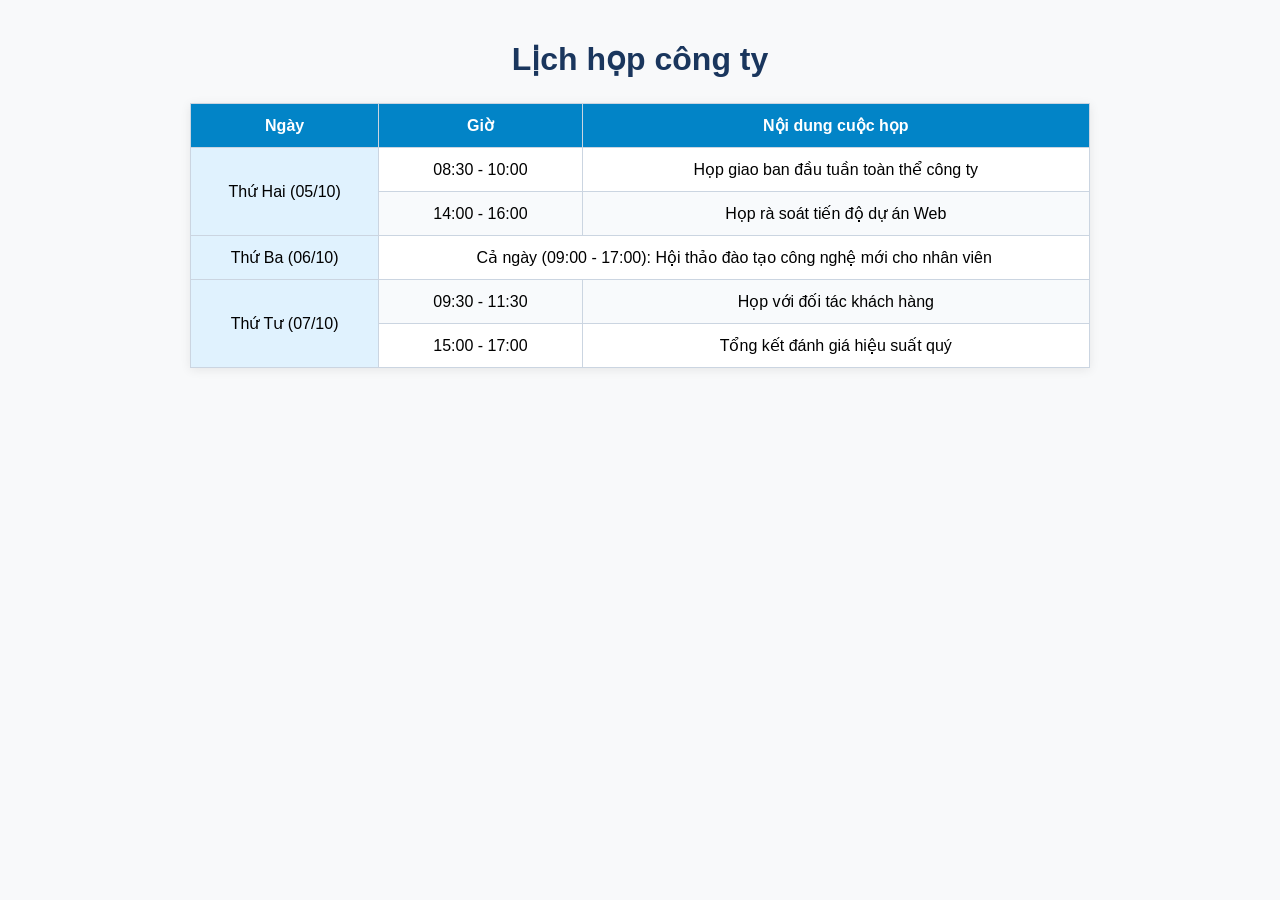
==== index.html @ 1d70a644 "feat: practice table cell merging with rowspan and colspan for meeting schedule" ====
<!DOCTYPE html>
<html lang="vi">
<head>
    <meta charset="UTF-8">
    <meta name="viewport" content="width=device-width, initial-scale=1.0">
    <title>Lịch họp công ty</title>
    <style>
        body {
            font-family: Arial, sans-serif;
            margin: 40px;
            background-color: #f8f9fa;
        }

        h1 {
            text-align: center;
            color: #1a365d;
            margin-bottom: 25px;
        }

        table {
            width: 75%;
            margin: 0 auto;
            border-collapse: collapse;
            background-color: #ffffff;
            box-shadow: 0 2px 10px rgba(0, 0, 0, 0.08);
        }

        th, td {
            border: 1px solid #cbd5e1;
            padding: 12px 16px;
            text-align: center;
        }

        th {
            background-color: #0284c7;
            color: #ffffff;
            font-size: 16px;
        }

        tr:nth-child(even) {
            background-color: #f8fafc;
        }

        .highlight {
            background-color: #e0f2fe;
            font-weight: 500;
        }
    </style>
</head>
<body>

    <!-- Tiêu đề h1 theo yêu cầu -->
    <h1>Lịch họp công ty</h1>

    <!-- Bảng thông tin lịch họp sử dụng rowspan và colspan -->
    <table>
        <thead>
            <tr>
                <th>Ngày</th>
                <th>Giờ</th>
                <th>Nội dung cuộc họp</th>
            </tr>
        </thead>
        <tbody>
            <!-- Ngày thứ nhất: có 2 cuộc họp -> dùng rowspan="2" ở cột Ngày -->
            <tr>
                <td rowspan="2" class="highlight">Thứ Hai (05/10)</td>
                <td>08:30 - 10:00</td>
                <td>Họp giao ban đầu tuần toàn thể công ty</td>
            </tr>
            <tr>
                <td>14:00 - 16:00</td>
                <td>Họp rà soát tiến độ dự án Web</td>
            </tr>

            <!-- Ngày thứ hai: cuộc họp kéo dài cả ngày/nhiều khung giờ gộp cột -> dùng colspan="2" -->
            <tr>
                <td class="highlight">Thứ Ba (06/10)</td>
                <td colspan="2">Cả ngày (09:00 - 17:00): Hội thảo đào tạo công nghệ mới cho nhân viên</td>
            </tr>

            <!-- Ngày thứ ba: thêm một ngày có 2 phiên họp -->
            <tr>
                <td rowspan="2" class="highlight">Thứ Tư (07/10)</td>
                <td>09:30 - 11:30</td>
                <td>Họp với đối tác khách hàng</td>
            </tr>
            <tr>
                <td>15:00 - 17:00</td>
                <td>Tổng kết đánh giá hiệu suất quý</td>
            </tr>
        </tbody>
    </table>

</body>
</html>
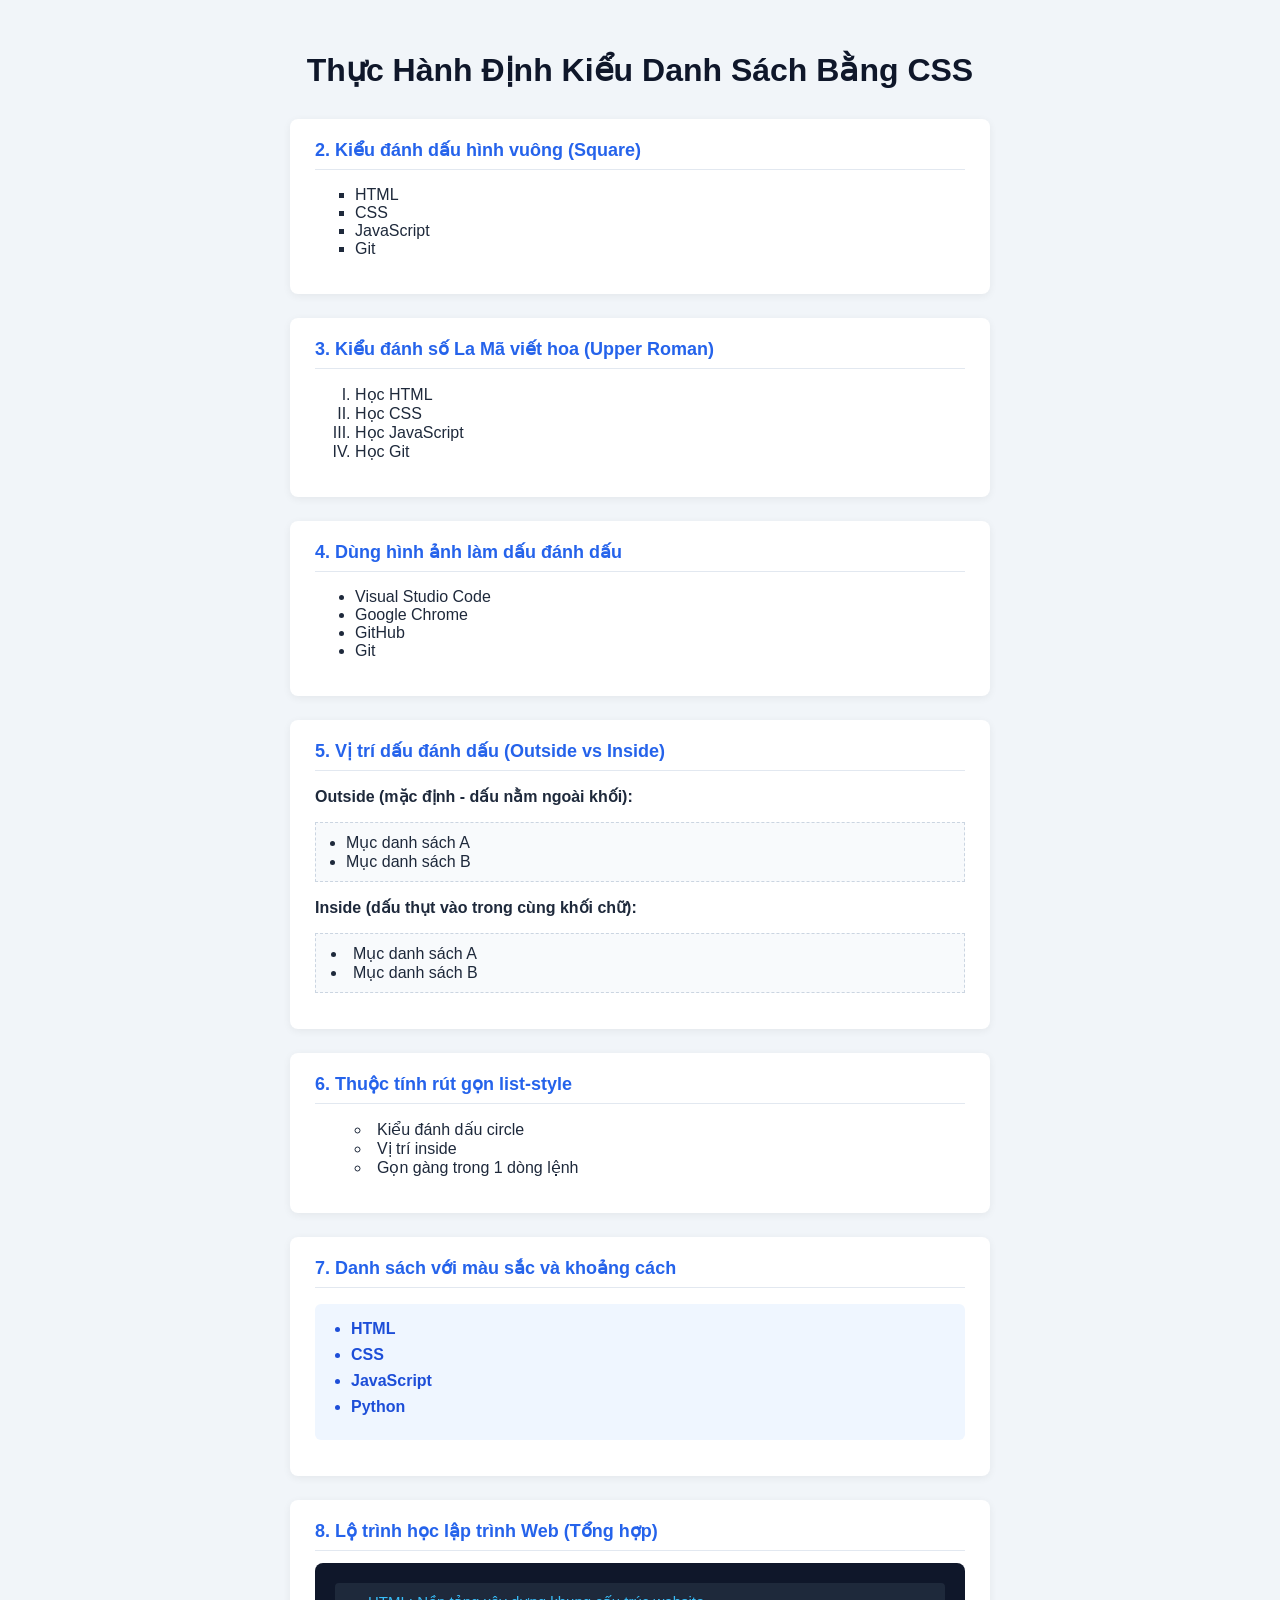
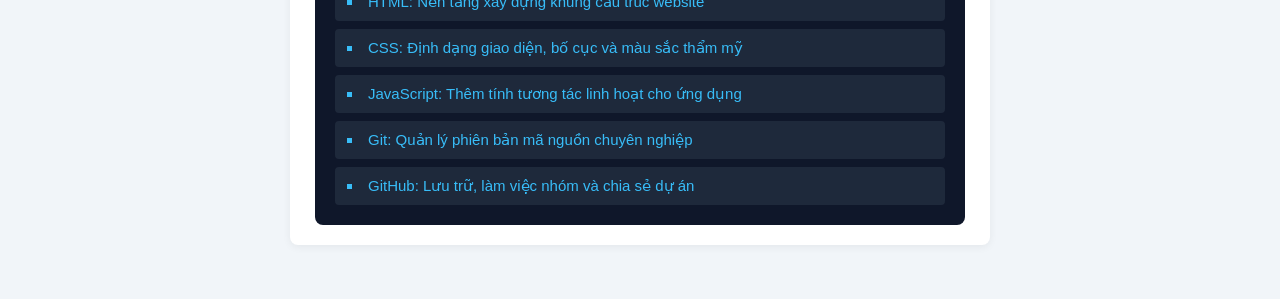
==== commit 72df2762: "feat: complete css list styling practice" ====
--- a/index.html
+++ b/index.html
@@ -3,94 +3,95 @@
 <head>
     <meta charset="UTF-8">
     <meta name="viewport" content="width=device-width, initial-scale=1.0">
-    <title>Lịch họp công ty</title>
-    <style>
-        body {
-            font-family: Arial, sans-serif;
-            margin: 40px;
-            background-color: #f8f9fa;
-        }
-
-        h1 {
-            text-align: center;
-            color: #1a365d;
-            margin-bottom: 25px;
-        }
-
-        table {
-            width: 75%;
-            margin: 0 auto;
-            border-collapse: collapse;
-            background-color: #ffffff;
-            box-shadow: 0 2px 10px rgba(0, 0, 0, 0.08);
-        }
-
-        th, td {
-            border: 1px solid #cbd5e1;
-            padding: 12px 16px;
-            text-align: center;
-        }
-
-        th {
-            background-color: #0284c7;
-            color: #ffffff;
-            font-size: 16px;
-        }
-
-        tr:nth-child(even) {
-            background-color: #f8fafc;
-        }
-
-        .highlight {
-            background-color: #e0f2fe;
-            font-weight: 500;
-        }
-    </style>
+    <title>Thực hành Danh sách trong CSS</title>
+    <!-- Liên kết file CSS bên ngoài -->
+    <link rel="stylesheet" href="style.css">
 </head>
 <body>
 
-    <!-- Tiêu đề h1 theo yêu cầu -->
-    <h1>Lịch họp công ty</h1>
+    <h1>Thực Hành Định Kiểu Danh Sách Bằng CSS</h1>
 
-    <!-- Bảng thông tin lịch họp sử dụng rowspan và colspan -->
-    <table>
-        <thead>
-            <tr>
-                <th>Ngày</th>
-                <th>Giờ</th>
-                <th>Nội dung cuộc họp</th>
-            </tr>
-        </thead>
-        <tbody>
-            <!-- Ngày thứ nhất: có 2 cuộc họp -> dùng rowspan="2" ở cột Ngày -->
-            <tr>
-                <td rowspan="2" class="highlight">Thứ Hai (05/10)</td>
-                <td>08:30 - 10:00</td>
-                <td>Họp giao ban đầu tuần toàn thể công ty</td>
-            </tr>
-            <tr>
-                <td>14:00 - 16:00</td>
-                <td>Họp rà soát tiến độ dự án Web</td>
-            </tr>
+    <!-- Mục 2: list-style-type vuông -->
+    <div class="card">
+        <h2>2. Kiểu đánh dấu hình vuông (Square)</h2>
+        <ul class="list-square">
+            <li>HTML</li>
+            <li>CSS</li>
+            <li>JavaScript</li>
+            <li>Git</li>
+        </ul>
+    </div>
 
-            <!-- Ngày thứ hai: cuộc họp kéo dài cả ngày/nhiều khung giờ gộp cột -> dùng colspan="2" -->
-            <tr>
-                <td class="highlight">Thứ Ba (06/10)</td>
-                <td colspan="2">Cả ngày (09:00 - 17:00): Hội thảo đào tạo công nghệ mới cho nhân viên</td>
-            </tr>
+    <!-- Mục 3: list-style-type số La Mã hoa -->
+    <div class="card">
+        <h2>3. Kiểu đánh số La Mã viết hoa (Upper Roman)</h2>
+        <ol class="list-roman">
+            <li>Học HTML</li>
+            <li>Học CSS</li>
+            <li>Học JavaScript</li>
+            <li>Học Git</li>
+        </ol>
+    </div>
 
-            <!-- Ngày thứ ba: thêm một ngày có 2 phiên họp -->
-            <tr>
-                <td rowspan="2" class="highlight">Thứ Tư (07/10)</td>
-                <td>09:30 - 11:30</td>
-                <td>Họp với đối tác khách hàng</td>
-            </tr>
-            <tr>
-                <td>15:00 - 17:00</td>
-                <td>Tổng kết đánh giá hiệu suất quý</td>
-            </tr>
-        </tbody>
-    </table>
+    <!-- Mục 4: list-style-image (dùng icon SVG/ảnh online làm bullet) -->
+    <div class="card">
+        <h2>4. Dùng hình ảnh làm dấu đánh dấu</h2>
+        <ul class="list-image">
+            <li>Visual Studio Code</li>
+            <li>Google Chrome</li>
+            <li>GitHub</li>
+            <li>Git</li>
+        </ul>
+    </div>
+
+    <!-- Mục 5: list-style-position outside và inside -->
+    <div class="card">
+        <h2>5. Vị trí dấu đánh dấu (Outside vs Inside)</h2>
+        <p><strong>Outside (mặc định - dấu nằm ngoài khối):</strong></p>
+        <ul class="list-outside">
+            <li>Mục danh sách A</li>
+            <li>Mục danh sách B</li>
+        </ul>
+
+        <p><strong>Inside (dấu thụt vào trong cùng khối chữ):</strong></p>
+        <ul class="list-inside">
+            <li>Mục danh sách A</li>
+            <li>Mục danh sách B</li>
+        </ul>
+    </div>
+
+    <!-- Mục 6: Thuộc tính rút gọn list-style -->
+    <div class="card">
+        <h2>6. Thuộc tính rút gọn list-style</h2>
+        <ul class="list-shorthand">
+            <li>Kiểu đánh dấu circle</li>
+            <li>Vị trí inside</li>
+            <li>Gọn gàng trong 1 dòng lệnh</li>
+        </ul>
+    </div>
+
+    <!-- Mục 7: Danh sách với màu sắc, margin, padding -->
+    <div class="card">
+        <h2>7. Danh sách với màu sắc và khoảng cách</h2>
+        <ul class="list-colored">
+            <li>HTML</li>
+            <li>CSS</li>
+            <li>JavaScript</li>
+            <li>Python</li>
+        </ul>
+    </div>
+
+    <!-- Mục 8: Bài tập tổng hợp: Lộ trình học lập trình Web -->
+    <div class="card">
+        <h2>8. Lộ trình học lập trình Web (Tổng hợp)</h2>
+        <ul class="roadmap">
+            <li>HTML: Nền tảng xây dựng khung cấu trúc website</li>
+            <li>CSS: Định dạng giao diện, bố cục và màu sắc thẩm mỹ</li>
+            <li>JavaScript: Thêm tính tương tác linh hoạt cho ứng dụng</li>
+            <li>Git: Quản lý phiên bản mã nguồn chuyên nghiệp</li>
+            <li>GitHub: Lưu trữ, làm việc nhóm và chia sẻ dự án</li>
+        </ul>
+    </div>
 
 </body>
 </html>
--- a/style.css
+++ b/style.css
@@ -0,0 +1,108 @@
+/* Thiết lập chung cho giao diện */
+body {
+    font-family: Arial, Helvetica, sans-serif;
+    background-color: #f1f5f9;
+    margin: 0;
+    padding: 30px 20px;
+    color: #1e293b;
+}
+
+h1 {
+    text-align: center;
+    color: #0f172a;
+    margin-bottom: 30px;
+}
+
+.card {
+    background-color: #ffffff;
+    max-width: 650px;
+    margin: 0 auto 24px auto;
+    padding: 20px 25px;
+    border-radius: 8px;
+    box-shadow: 0 2px 8px rgba(0, 0, 0, 0.06);
+}
+
+.card h2 {
+    font-size: 18px;
+    color: #2563eb;
+    margin-top: 0;
+    margin-bottom: 12px;
+    border-bottom: 1px solid #e2e8f0;
+    padding-bottom: 8px;
+}
+
+/* 2. Dấu hình vuông */
+ul.list-square {
+    list-style-type: square;
+}
+
+/* 3. Đánh số La Mã hoa */
+ol.list-roman {
+    list-style-type: upper-roman;
+}
+
+/* 4. Dùng hình ảnh (icon svg checklist) làm bullet */
+ul.list-image {
+    list-style-image: url('https://img.icons8.com/ios-glyphs/16/000000/checkmark--v1.png');
+}
+
+/* 5. Vị trí dấu đánh dấu */
+ul.list-outside {
+    list-style-position: outside;
+    background-color: #f8fafc;
+    border: 1px dashed #cbd5e1;
+    padding: 10px 30px;
+}
+
+ul.list-inside {
+    list-style-position: inside;
+    background-color: #f8fafc;
+    border: 1px dashed #cbd5e1;
+    padding: 10px 15px;
+}
+
+/* 6. Thuộc tính rút gọn list-style: [type] [position] */
+ul.list-shorthand {
+    list-style: circle inside;
+}
+
+/* 7. Định kiểu màu sắc, padding, margin */
+ul.list-colored {
+    background-color: #eff6ff;
+    padding: 16px 20px 16px 36px;
+    border-radius: 6px;
+}
+
+ul.list-colored li {
+    color: #1d4ed8;
+    margin-bottom: 8px;
+    font-weight: 600;
+}
+
+/* 8. Bài tập tổng hợp: Lộ trình học lập trình Web */
+ul.roadmap {
+    list-style: square inside;
+    background-color: #0f172a;
+    padding: 20px;
+    border-radius: 8px;
+    margin: 0;
+}
+
+ul.roadmap li {
+    color: #38bdf8;
+    padding: 10px 12px;
+    margin-bottom: 8px;
+    background-color: #1e293b;
+    border-radius: 4px;
+    font-size: 15px;
+    transition: background-color 0.2s;
+}
+
+ul.roadmap li:last-child {
+    margin-bottom: 0;
+}
+
+ul.roadmap li:hover {
+    background-color: #334155;
+    color: #ffffff;
+}
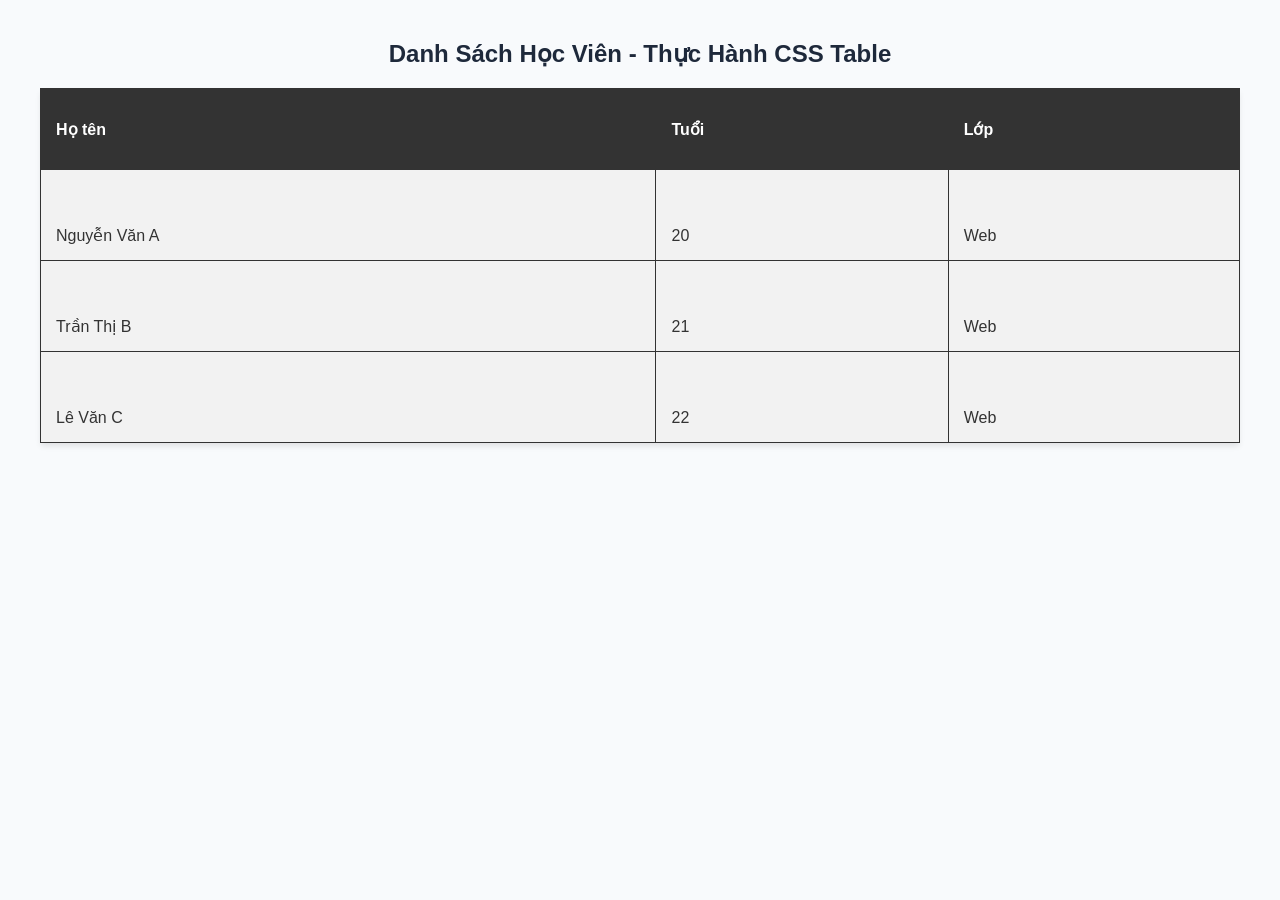
==== commit 9a3bdb9b: "feat: practice css table styling with border-collapse and alignment" ====
--- a/index.html
+++ b/index.html
@@ -3,95 +3,81 @@
 <head>
     <meta charset="UTF-8">
     <meta name="viewport" content="width=device-width, initial-scale=1.0">
-    <title>Thực hành Danh sách trong CSS</title>
-    <!-- Liên kết file CSS bên ngoài -->
-    <link rel="stylesheet" href="style.css">
+    <title>Thực hành định kiểu Bảng trong CSS</title>
+    <style>
+        body {
+            font-family: Arial, Helvetica, sans-serif;
+            margin: 40px;
+            background-color: #f8fafc;
+        }
+
+        h2 {
+            text-align: center;
+            color: #1e293b;
+            margin-bottom: 20px;
+        }
+
+        /* Định kiểu bảng hoàn chỉnh theo bài thực hành */
+        table {
+            width: 100%;                  /* Chiều rộng chiếm 100% */
+            border-collapse: collapse;    /* Gộp đường viền liền kề */
+            background-color: #ffffff;
+            box-shadow: 0 4px 6px -1px rgba(0, 0, 0, 0.1);
+        }
+
+        table, th, td {
+            border: 1px solid #333333;   /* Đường viền liền màu đen */
+        }
+
+        th {
+            height: 50px;                 /* Chiều cao hàng tiêu đề */
+            background-color: #333333;    /* Nền tối cho tiêu đề */
+            color: #ffffff;               /* Chữ màu trắng */
+            text-align: left;             /* Căn chỉnh nội dung về bên trái */
+            padding: 15px;                /* Khoảng cách đệm bên trong */
+            font-size: 16px;
+        }
+
+        td {
+            height: 60px;                 /* Chiều cao ô dữ liệu */
+            vertical-align: bottom;       /* Căn chỉnh nội dung xuống dưới */
+            padding: 15px;                /* Khoảng cách đệm bên trong */
+            background-color: #f2f2f2;    /* Nền xám nhạt */
+            color: #333333;               /* Màu chữ đậm */
+        }
+
+        /* Thêm hiệu ứng di chuột để bảng sinh động hơn */
+        tr:hover td {
+            background-color: #e2e8f0;
+        }
+    </style>
 </head>
 <body>
 
-    <h1>Thực Hành Định Kiểu Danh Sách Bằng CSS</h1>
+    <h2>Danh Sách Học Viên - Thực Hành CSS Table</h2>
 
-    <!-- Mục 2: list-style-type vuông -->
-    <div class="card">
-        <h2>2. Kiểu đánh dấu hình vuông (Square)</h2>
-        <ul class="list-square">
-            <li>HTML</li>
-            <li>CSS</li>
-            <li>JavaScript</li>
-            <li>Git</li>
-        </ul>
-    </div>
-
-    <!-- Mục 3: list-style-type số La Mã hoa -->
-    <div class="card">
-        <h2>3. Kiểu đánh số La Mã viết hoa (Upper Roman)</h2>
-        <ol class="list-roman">
-            <li>Học HTML</li>
-            <li>Học CSS</li>
-            <li>Học JavaScript</li>
-            <li>Học Git</li>
-        </ol>
-    </div>
-
-    <!-- Mục 4: list-style-image (dùng icon SVG/ảnh online làm bullet) -->
-    <div class="card">
-        <h2>4. Dùng hình ảnh làm dấu đánh dấu</h2>
-        <ul class="list-image">
-            <li>Visual Studio Code</li>
-            <li>Google Chrome</li>
-            <li>GitHub</li>
-            <li>Git</li>
-        </ul>
-    </div>
-
-    <!-- Mục 5: list-style-position outside và inside -->
-    <div class="card">
-        <h2>5. Vị trí dấu đánh dấu (Outside vs Inside)</h2>
-        <p><strong>Outside (mặc định - dấu nằm ngoài khối):</strong></p>
-        <ul class="list-outside">
-            <li>Mục danh sách A</li>
-            <li>Mục danh sách B</li>
-        </ul>
-
-        <p><strong>Inside (dấu thụt vào trong cùng khối chữ):</strong></p>
-        <ul class="list-inside">
-            <li>Mục danh sách A</li>
-            <li>Mục danh sách B</li>
-        </ul>
-    </div>
-
-    <!-- Mục 6: Thuộc tính rút gọn list-style -->
-    <div class="card">
-        <h2>6. Thuộc tính rút gọn list-style</h2>
-        <ul class="list-shorthand">
-            <li>Kiểu đánh dấu circle</li>
-            <li>Vị trí inside</li>
-            <li>Gọn gàng trong 1 dòng lệnh</li>
-        </ul>
-    </div>
-
-    <!-- Mục 7: Danh sách với màu sắc, margin, padding -->
-    <div class="card">
-        <h2>7. Danh sách với màu sắc và khoảng cách</h2>
-        <ul class="list-colored">
-            <li>HTML</li>
-            <li>CSS</li>
-            <li>JavaScript</li>
-            <li>Python</li>
-        </ul>
-    </div>
-
-    <!-- Mục 8: Bài tập tổng hợp: Lộ trình học lập trình Web -->
-    <div class="card">
-        <h2>8. Lộ trình học lập trình Web (Tổng hợp)</h2>
-        <ul class="roadmap">
-            <li>HTML: Nền tảng xây dựng khung cấu trúc website</li>
-            <li>CSS: Định dạng giao diện, bố cục và màu sắc thẩm mỹ</li>
-            <li>JavaScript: Thêm tính tương tác linh hoạt cho ứng dụng</li>
-            <li>Git: Quản lý phiên bản mã nguồn chuyên nghiệp</li>
-            <li>GitHub: Lưu trữ, làm việc nhóm và chia sẻ dự án</li>
-        </ul>
-    </div>
+    <table>
+        <tr>
+            <th>Họ tên</th>
+            <th>Tuổi</th>
+            <th>Lớp</th>
+        </tr>
+        <tr>
+            <td>Nguyễn Văn A</td>
+            <td>20</td>
+            <td>Web</td>
+        </tr>
+        <tr>
+            <td>Trần Thị B</td>
+            <td>21</td>
+            <td>Web</td>
+        </tr>
+        <tr>
+            <td>Lê Văn C</td>
+            <td>22</td>
+            <td>Web</td>
+        </tr>
+    </table>
 
 </body>
 </html>
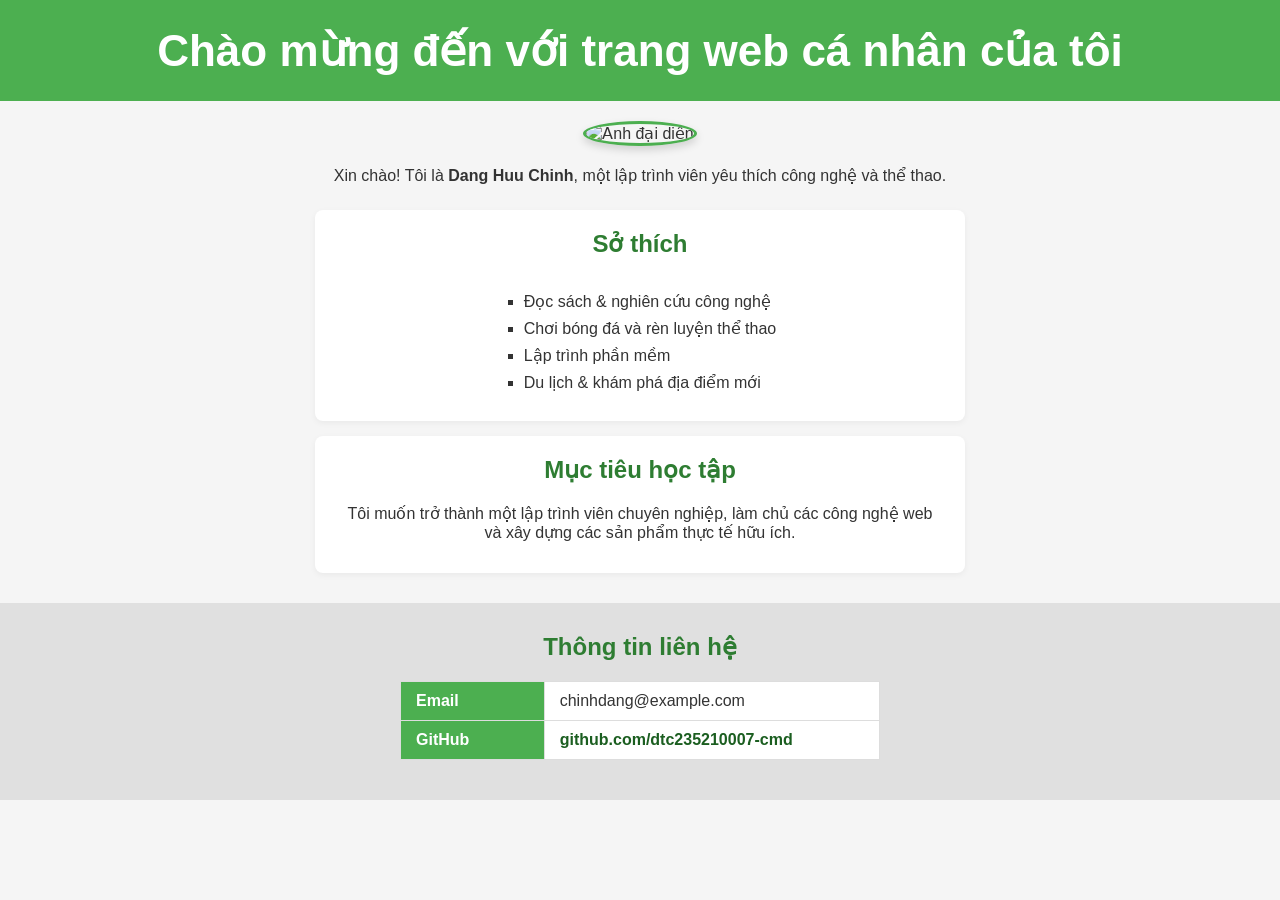
==== commit 4d97a9ef: "feat: complete personal profile webpage with css styling" ====
--- a/index.html
+++ b/index.html
@@ -3,81 +3,49 @@
 <head>
     <meta charset="UTF-8">
     <meta name="viewport" content="width=device-width, initial-scale=1.0">
-    <title>Thực hành định kiểu Bảng trong CSS</title>
-    <style>
-        body {
-            font-family: Arial, Helvetica, sans-serif;
-            margin: 40px;
-            background-color: #f8fafc;
-        }
-
-        h2 {
-            text-align: center;
-            color: #1e293b;
-            margin-bottom: 20px;
-        }
-
-        /* Định kiểu bảng hoàn chỉnh theo bài thực hành */
-        table {
-            width: 100%;                  /* Chiều rộng chiếm 100% */
-            border-collapse: collapse;    /* Gộp đường viền liền kề */
-            background-color: #ffffff;
-            box-shadow: 0 4px 6px -1px rgba(0, 0, 0, 0.1);
-        }
-
-        table, th, td {
-            border: 1px solid #333333;   /* Đường viền liền màu đen */
-        }
-
-        th {
-            height: 50px;                 /* Chiều cao hàng tiêu đề */
-            background-color: #333333;    /* Nền tối cho tiêu đề */
-            color: #ffffff;               /* Chữ màu trắng */
-            text-align: left;             /* Căn chỉnh nội dung về bên trái */
-            padding: 15px;                /* Khoảng cách đệm bên trong */
-            font-size: 16px;
-        }
-
-        td {
-            height: 60px;                 /* Chiều cao ô dữ liệu */
-            vertical-align: bottom;       /* Căn chỉnh nội dung xuống dưới */
-            padding: 15px;                /* Khoảng cách đệm bên trong */
-            background-color: #f2f2f2;    /* Nền xám nhạt */
-            color: #333333;               /* Màu chữ đậm */
-        }
-
-        /* Thêm hiệu ứng di chuột để bảng sinh động hơn */
-        tr:hover td {
-            background-color: #e2e8f0;
-        }
-    </style>
+    <title>Trang Web Cá Nhân</title>
+    <link rel="stylesheet" href="style.css">
 </head>
 <body>
 
-    <h2>Danh Sách Học Viên - Thực Hành CSS Table</h2>
+    <header>
+        <h1>Chào mừng đến với trang web cá nhân của tôi</h1>
+    </header>
 
-    <table>
-        <tr>
-            <th>Họ tên</th>
-            <th>Tuổi</th>
-            <th>Lớp</th>
-        </tr>
-        <tr>
-            <td>Nguyễn Văn A</td>
-            <td>20</td>
-            <td>Web</td>
-        </tr>
-        <tr>
-            <td>Trần Thị B</td>
-            <td>21</td>
-            <td>Web</td>
-        </tr>
-        <tr>
-            <td>Lê Văn C</td>
-            <td>22</td>
-            <td>Web</td>
-        </tr>
-    </table>
+    <section class="profile">
+        <!-- Sử dụng ảnh chân dung đại diện trực tuyến để hiển thị ngay -->
+        <img src="https://images.unsplash.com/photo-1535713875002-d1d0cf377fde?w=300&auto=format&fit=crop&q=80" alt="Ảnh đại diện" class="avatar">
+        <p>Xin chào! Tôi là <strong>Dang Huu Chinh</strong>, một lập trình viên yêu thích công nghệ và thể thao.</p>
+    </section>
+
+    <section class="hobbies">
+        <h2>Sở thích</h2>
+        <ul>
+            <li>Đọc sách & nghiên cứu công nghệ</li>
+            <li>Chơi bóng đá và rèn luyện thể thao</li>
+            <li>Lập trình phần mềm</li>
+            <li>Du lịch & khám phá địa điểm mới</li>
+        </ul>
+    </section>
+
+    <section class="goals">
+        <h2>Mục tiêu học tập</h2>
+        <p>Tôi muốn trở thành một lập trình viên chuyên nghiệp, làm chủ các công nghệ web và xây dựng các sản phẩm thực tế hữu ích.</p>
+    </section>
+
+    <footer>
+        <h2>Thông tin liên hệ</h2>
+        <table>
+            <tr>
+                <th>Email</th>
+                <td>chinhdang@example.com</td>
+            </tr>
+            <tr>
+                <th>GitHub</th>
+                <td><a href="https://github.com/dtc235210007-cmd/web-hoat-hinh" target="_blank">github.com/dtc235210007-cmd</a></td>
+            </tr>
+        </table>
+    </footer>
 
 </body>
 </html>
--- a/style.css
+++ b/style.css
@@ -0,0 +1,107 @@
+/* Định dạng chung */
+body {
+    font-family: Arial, sans-serif;
+    background-color: #f5f5f5;
+    color: #333333;
+    text-align: center;
+    margin: 0;
+    padding: 0;
+}
+
+/* Định dạng tiêu đề */
+header {
+    background-color: #4CAF50;
+    color: white;
+    padding: 25px 20px;
+    font-size: 22px;
+}
+
+header h1 {
+    margin: 0;
+}
+
+/* Định dạng ảnh đại diện */
+.avatar {
+    width: 150px;
+    height: 150px;
+    border-radius: 50%;
+    border: 3px solid #4CAF50;
+    margin: 20px auto 10px;
+    object-fit: cover;
+    box-shadow: 0 4px 8px rgba(0, 0, 0, 0.15);
+}
+
+.profile p {
+    font-size: 16px;
+    margin: 10px 0 25px;
+}
+
+/* Định dạng các phần nội dung */
+section.hobbies, section.goals {
+    background: #ffffff;
+    max-width: 600px;
+    margin: 15px auto;
+    padding: 15px 25px;
+    border-radius: 8px;
+    box-shadow: 0 2px 6px rgba(0,0,0,0.05);
+}
+
+h2 {
+    color: #2e7d32;
+    margin-top: 5px;
+}
+
+/* Định dạng danh sách */
+ul {
+    list-style-type: square;
+    text-align: left;
+    display: inline-block;
+    margin: 10px auto;
+    padding-left: 20px;
+}
+
+ul li {
+    padding: 4px 0;
+}
+
+/* Định dạng bảng thông tin liên hệ */
+table {
+    margin: 15px auto;
+    border-collapse: collapse;
+    width: 60%;
+    max-width: 480px;
+    background-color: #ffffff;
+}
+
+th, td {
+    border: 1px solid #ddd;
+    padding: 10px 15px;
+}
+
+th {
+    background-color: #4CAF50;
+    color: white;
+    width: 30%;
+    text-align: left;
+}
+
+td {
+    text-align: left;
+}
+
+td a {
+    color: #1b5e20;
+    text-decoration: none;
+    font-weight: bold;
+}
+
+td a:hover {
+    text-decoration: underline;
+}
+
+/* Định dạng footer */
+footer {
+    margin-top: 30px;
+    padding: 25px 20px;
+    background-color: #e0e0e0;
+}
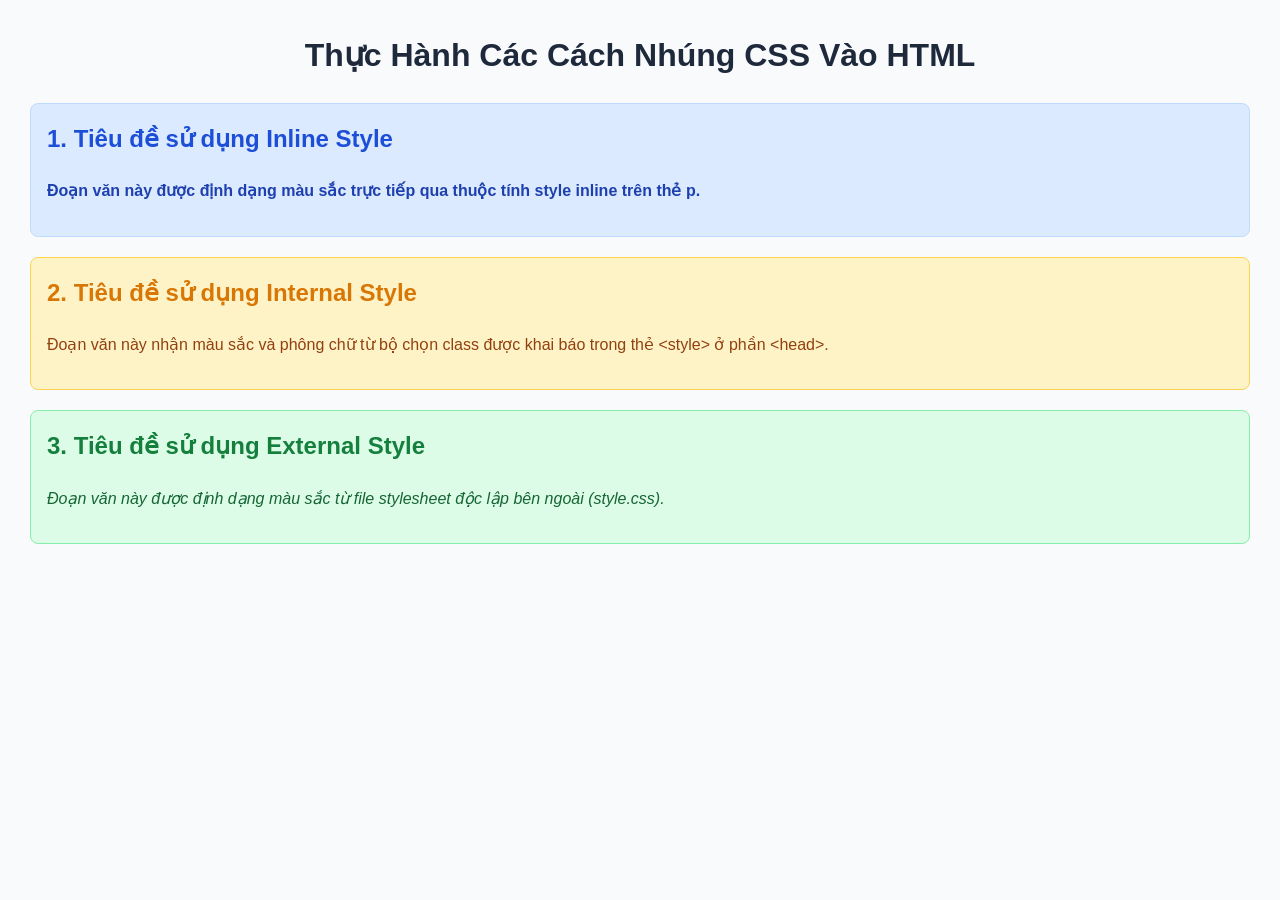
==== commit e5f814cf: "feat: practice embedding css via inline, internal, and external styles" ====
--- a/index.html
+++ b/index.html
@@ -3,49 +3,64 @@
 <head>
     <meta charset="UTF-8">
     <meta name="viewport" content="width=device-width, initial-scale=1.0">
-    <title>Trang Web Cá Nhân</title>
+    <title>Bài tập: Nhúng CSS vào trang HTML</title>
+
+    <!-- PHẦN 3: EXTERNAL STYLE (Liên kết file CSS bên ngoài) -->
     <link rel="stylesheet" href="style.css">
+
+    <!-- PHẦN 2: INTERNAL STYLE (Viết trong thẻ <style> ở phần <head>) -->
+    <style>
+        .internal-box {
+            background-color: #fef3c7;
+            padding: 16px;
+            border-radius: 8px;
+            margin-bottom: 20px;
+            border: 1px solid #fcd34d;
+        }
+
+        .internal-title {
+            color: #d97706; /* Màu cam đậm */
+        }
+
+        .internal-text {
+            color: #92400e; /* Màu nâu cam */
+            font-size: 16px;
+        }
+    </style>
 </head>
-<body>
+<body style="font-family: Arial, sans-serif; margin: 30px; line-height: 1.6; background-color: #f8fafc;">
 
-    <header>
-        <h1>Chào mừng đến với trang web cá nhân của tôi</h1>
-    </header>
+    <h1 style="text-align: center; color: #1e293b;">Thực Hành Các Cách Nhúng CSS Vào HTML</h1>
 
-    <section class="profile">
-        <!-- Sử dụng ảnh chân dung đại diện trực tuyến để hiển thị ngay -->
-        <img src="https://images.unsplash.com/photo-1535713875002-d1d0cf377fde?w=300&auto=format&fit=crop&q=80" alt="Ảnh đại diện" class="avatar">
-        <p>Xin chào! Tôi là <strong>Dang Huu Chinh</strong>, một lập trình viên yêu thích công nghệ và thể thao.</p>
-    </section>
+    <!-- ========================================== -->
+    <!-- PHẦN 1: INLINE STYLE (Trực tiếp trong thẻ) -->
+    <!-- ========================================== -->
+    <div style="background-color: #dbeafe; padding: 16px; border-radius: 8px; margin-bottom: 20px; border: 1px solid #bfdbfe;">
+        <h2 style="color: #1d4ed8; margin-top: 0;">1. Tiêu đề sử dụng Inline Style</h2>
+        <p style="color: #1e40af; font-size: 16px; font-weight: bold;">
+            Đoạn văn này được định dạng màu sắc trực tiếp qua thuộc tính style inline trên thẻ p.
+        </p>
+    </div>
 
-    <section class="hobbies">
-        <h2>Sở thích</h2>
-        <ul>
-            <li>Đọc sách & nghiên cứu công nghệ</li>
-            <li>Chơi bóng đá và rèn luyện thể thao</li>
-            <li>Lập trình phần mềm</li>
-            <li>Du lịch & khám phá địa điểm mới</li>
-        </ul>
-    </section>
+    <!-- ========================================== -->
+    <!-- PHẦN 2: INTERNAL STYLE (Định dạng từ thẻ style) -->
+    <!-- ========================================== -->
+    <div class="internal-box">
+        <h2 class="internal-title" style="margin-top: 0;">2. Tiêu đề sử dụng Internal Style</h2>
+        <p class="internal-text">
+            Đoạn văn này nhận màu sắc và phông chữ từ bộ chọn class được khai báo trong thẻ &lt;style&gt; ở phần &lt;head&gt;.
+        </p>
+    </div>
 
-    <section class="goals">
-        <h2>Mục tiêu học tập</h2>
-        <p>Tôi muốn trở thành một lập trình viên chuyên nghiệp, làm chủ các công nghệ web và xây dựng các sản phẩm thực tế hữu ích.</p>
-    </section>
-
-    <footer>
-        <h2>Thông tin liên hệ</h2>
-        <table>
-            <tr>
-                <th>Email</th>
-                <td>chinhdang@example.com</td>
-            </tr>
-            <tr>
-                <th>GitHub</th>
-                <td><a href="https://github.com/dtc235210007-cmd/web-hoat-hinh" target="_blank">github.com/dtc235210007-cmd</a></td>
-            </tr>
-        </table>
-    </footer>
+    <!-- ========================================== -->
+    <!-- PHẦN 3: EXTERNAL STYLE (Từ file style.css) -->
+    <!-- ========================================== -->
+    <div class="external-box">
+        <h2 class="external-title">3. Tiêu đề sử dụng External Style</h2>
+        <p class="external-text">
+            Đoạn văn này được định dạng màu sắc từ file stylesheet độc lập bên ngoài (style.css).
+        </p>
+    </div>
 
 </body>
 </html>
--- a/style.css
+++ b/style.css
@@ -1,107 +1,19 @@
-/* Định dạng chung */
-body {
-    font-family: Arial, sans-serif;
-    background-color: #f5f5f5;
-    color: #333333;
-    text-align: center;
-    margin: 0;
-    padding: 0;
+/* Định dạng cho Phần 3: External Style */
+.external-box {
+    background-color: #dcfce7;
+    padding: 16px;
+    border-radius: 8px;
+    margin-bottom: 20px;
+    border: 1px solid #86efac;
 }
 
-/* Định dạng tiêu đề */
-header {
-    background-color: #4CAF50;
-    color: white;
-    padding: 25px 20px;
-    font-size: 22px;
+.external-title {
+    color: #15803d; /* Màu xanh lá cây đậm */
+    margin-top: 0;
 }
 
-header h1 {
-    margin: 0;
-}
-
-/* Định dạng ảnh đại diện */
-.avatar {
-    width: 150px;
-    height: 150px;
-    border-radius: 50%;
-    border: 3px solid #4CAF50;
-    margin: 20px auto 10px;
-    object-fit: cover;
-    box-shadow: 0 4px 8px rgba(0, 0, 0, 0.15);
-}
-
-.profile p {
+.external-text {
+    color: #166534; /* Màu xanh lá cây rừng */
     font-size: 16px;
-    margin: 10px 0 25px;
-}
-
-/* Định dạng các phần nội dung */
-section.hobbies, section.goals {
-    background: #ffffff;
-    max-width: 600px;
-    margin: 15px auto;
-    padding: 15px 25px;
-    border-radius: 8px;
-    box-shadow: 0 2px 6px rgba(0,0,0,0.05);
-}
-
-h2 {
-    color: #2e7d32;
-    margin-top: 5px;
-}
-
-/* Định dạng danh sách */
-ul {
-    list-style-type: square;
-    text-align: left;
-    display: inline-block;
-    margin: 10px auto;
-    padding-left: 20px;
-}
-
-ul li {
-    padding: 4px 0;
-}
-
-/* Định dạng bảng thông tin liên hệ */
-table {
-    margin: 15px auto;
-    border-collapse: collapse;
-    width: 60%;
-    max-width: 480px;
-    background-color: #ffffff;
-}
-
-th, td {
-    border: 1px solid #ddd;
-    padding: 10px 15px;
-}
-
-th {
-    background-color: #4CAF50;
-    color: white;
-    width: 30%;
-    text-align: left;
-}
-
-td {
-    text-align: left;
-}
-
-td a {
-    color: #1b5e20;
-    text-decoration: none;
-    font-weight: bold;
-}
-
-td a:hover {
-    text-decoration: underline;
-}
-
-/* Định dạng footer */
-footer {
-    margin-top: 30px;
-    padding: 25px 20px;
-    background-color: #e0e0e0;
+    font-style: italic;
 }
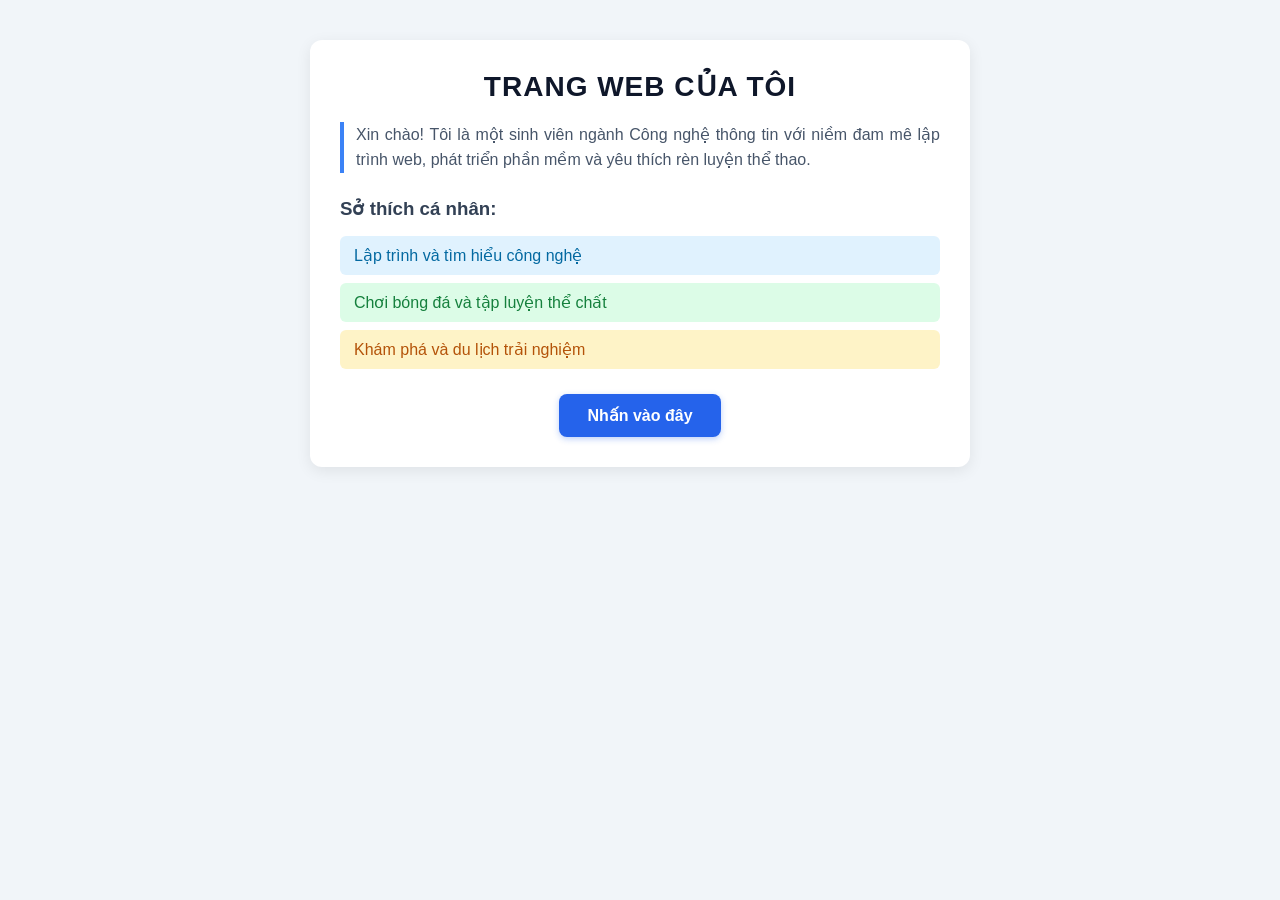
==== commit 258c64ad: "feat: practice css selectors, grouping, and pseudo-class hover" ====
--- a/index.html
+++ b/index.html
@@ -3,63 +3,35 @@
 <head>
     <meta charset="UTF-8">
     <meta name="viewport" content="width=device-width, initial-scale=1.0">
-    <title>Bài tập: Nhúng CSS vào trang HTML</title>
+    <title>Trang web của tôi - CSS Selectors</title>
+    <!-- Liên kết file CSS bên ngoài -->
+    <link rel="stylesheet" href="style.css">
+</head>
+<body>
 
-    <!-- PHẦN 3: EXTERNAL STYLE (Liên kết file CSS bên ngoài) -->
-    <link rel="stylesheet" href="style.css">
+    <div class="container">
+        <!-- Tiêu đề h1 theo yêu cầu -->
+        <h1 id="main-title">Trang web của tôi</h1>
 
-    <!-- PHẦN 2: INTERNAL STYLE (Viết trong thẻ <style> ở phần <head>) -->
-    <style>
-        .internal-box {
-            background-color: #fef3c7;
-            padding: 16px;
-            border-radius: 8px;
-            margin-bottom: 20px;
-            border: 1px solid #fcd34d;
-        }
+        <!-- Đoạn văn mô tả bản thân -->
+        <p class="description">
+            Xin chào! Tôi là một sinh viên ngành Công nghệ thông tin với niềm đam mê lập trình web, phát triển phần mềm và yêu thích rèn luyện thể thao.
+        </p>
 
-        .internal-title {
-            color: #d97706; /* Màu cam đậm */
-        }
+        <!-- Danh sách 3 sở thích -->
+        <div class="hobbies-wrapper">
+            <h3>Sở thích cá nhân:</h3>
+            <ul class="hobby-list">
+                <li class="hobby-item item-tech">Lập trình và tìm hiểu công nghệ</li>
+                <li class="hobby-item item-sport">Chơi bóng đá và tập luyện thể chất</li>
+                <li class="hobby-item item-travel">Khám phá và du lịch trải nghiệm</li>
+            </ul>
+        </div>
 
-        .internal-text {
-            color: #92400e; /* Màu nâu cam */
-            font-size: 16px;
-        }
-    </style>
-</head>
-<body style="font-family: Arial, sans-serif; margin: 30px; line-height: 1.6; background-color: #f8fafc;">
-
-    <h1 style="text-align: center; color: #1e293b;">Thực Hành Các Cách Nhúng CSS Vào HTML</h1>
-
-    <!-- ========================================== -->
-    <!-- PHẦN 1: INLINE STYLE (Trực tiếp trong thẻ) -->
-    <!-- ========================================== -->
-    <div style="background-color: #dbeafe; padding: 16px; border-radius: 8px; margin-bottom: 20px; border: 1px solid #bfdbfe;">
-        <h2 style="color: #1d4ed8; margin-top: 0;">1. Tiêu đề sử dụng Inline Style</h2>
-        <p style="color: #1e40af; font-size: 16px; font-weight: bold;">
-            Đoạn văn này được định dạng màu sắc trực tiếp qua thuộc tính style inline trên thẻ p.
-        </p>
-    </div>
-
-    <!-- ========================================== -->
-    <!-- PHẦN 2: INTERNAL STYLE (Định dạng từ thẻ style) -->
-    <!-- ========================================== -->
-    <div class="internal-box">
-        <h2 class="internal-title" style="margin-top: 0;">2. Tiêu đề sử dụng Internal Style</h2>
-        <p class="internal-text">
-            Đoạn văn này nhận màu sắc và phông chữ từ bộ chọn class được khai báo trong thẻ &lt;style&gt; ở phần &lt;head&gt;.
-        </p>
-    </div>
-
-    <!-- ========================================== -->
-    <!-- PHẦN 3: EXTERNAL STYLE (Từ file style.css) -->
-    <!-- ========================================== -->
-    <div class="external-box">
-        <h2 class="external-title">3. Tiêu đề sử dụng External Style</h2>
-        <p class="external-text">
-            Đoạn văn này được định dạng màu sắc từ file stylesheet độc lập bên ngoài (style.css).
-        </p>
+        <!-- Nút bấm có hiệu ứng hover -->
+        <div class="button-wrapper">
+            <button id="btn-action" class="custom-button">Nhấn vào đây</button>
+        </div>
     </div>
 
 </body>
--- a/style.css
+++ b/style.css
@@ -1,19 +1,103 @@
-/* Định dạng cho Phần 3: External Style */
-.external-box {
-    background-color: #dcfce7;
-    padding: 16px;
-    border-radius: 8px;
-    margin-bottom: 20px;
-    border: 1px solid #86efac;
+/* 1. Element Selector: Đổi màu nền của toàn bộ trang web */
+body {
+    background-color: #f1f5f9;
+    font-family: Arial, Helvetica, sans-serif;
+    margin: 0;
+    padding: 40px 15px;
+    color: #334155;
 }
 
-.external-title {
-    color: #15803d; /* Màu xanh lá cây đậm */
-    margin-top: 0;
+/* 2. Class Selector: Khối chứa căn giữa và tạo bóng */
+.container {
+    max-width: 600px;
+    margin: 0 auto;
+    background-color: #ffffff;
+    padding: 30px;
+    border-radius: 12px;
+    box-shadow: 0 4px 15px rgba(0, 0, 0, 0.08);
 }
 
-.external-text {
-    color: #166534; /* Màu xanh lá cây rừng */
+/* 3. ID Selector & Element Selector: Căn giữa tiêu đề h1 */
+#main-title {
+    text-align: center;
+    color: #0f172a;
+    margin-top: 0;
+    font-size: 28px;
+    text-transform: uppercase;
+    letter-spacing: 1px;
+}
+
+/* 4. Class Selector: Đoạn văn mô tả bản thân */
+.description {
+    line-height: 1.6;
     font-size: 16px;
-    font-style: italic;
+    text-align: justify;
+    color: #475569;
+    border-left: 4px solid #3b82f6;
+    padding-left: 12px;
+    margin-bottom: 25px;
+}
+
+/* 5. Grouping Selector: Định dạng tiêu đề nhỏ */
+h3, .hobby-list {
+    margin-bottom: 12px;
+}
+
+/* 6. Class & Descendant Selectors: Định dạng danh sách sở thích */
+.hobby-list {
+    list-style-type: none;
+    padding-left: 0;
+}
+
+.hobby-item {
+    padding: 10px 14px;
+    margin-bottom: 8px;
+    border-radius: 6px;
+    font-weight: 500;
+}
+
+/* Định dạng từng mục sở thích với màu sắc khác nhau */
+.item-tech {
+    background-color: #e0f2fe;
+    color: #0369a1;
+}
+
+.item-sport {
+    background-color: #dcfce7;
+    color: #15803d;
+}
+
+.item-travel {
+    background-color: #fef3c7;
+    color: #b45309;
+}
+
+/* 7. Class Selector cho nút bấm */
+.button-wrapper {
+    text-align: center;
+    margin-top: 25px;
+}
+
+.custom-button {
+    background-color: #2563eb;
+    color: #ffffff;
+    border: none;
+    padding: 12px 28px;
+    font-size: 16px;
+    font-weight: bold;
+    border-radius: 8px;
+    cursor: pointer;
+    box-shadow: 0 2px 6px rgba(37, 99, 235, 0.3);
+    transition: all 0.3s ease;
+}
+
+/* 8. Pseudo-class Selector (:hover): Hiệu ứng đổi màu và nảy nút khi di chuột */
+.custom-button:hover {
+    background-color: #1d4ed8;
+    transform: translateY(-2px);
+    box-shadow: 0 4px 12px rgba(37, 99, 235, 0.4);
+}
+
+.custom-button:active {
+    transform: translateY(0);
 }
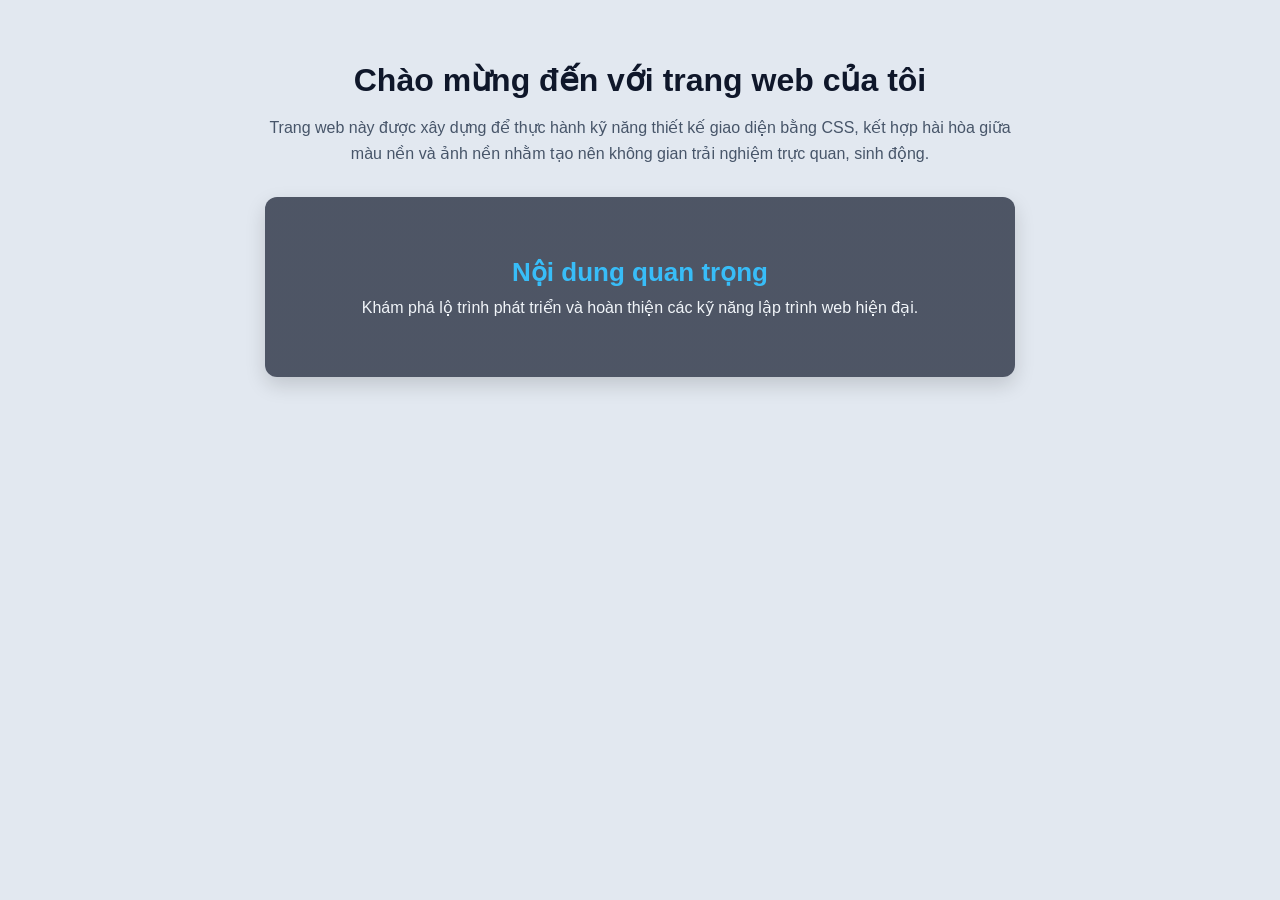
==== commit 3e6be6da: "feat: practice background-color and background-image styling" ====
--- a/index.html
+++ b/index.html
@@ -3,34 +3,25 @@
 <head>
     <meta charset="UTF-8">
     <meta name="viewport" content="width=device-width, initial-scale=1.0">
-    <title>Trang web của tôi - CSS Selectors</title>
+    <title>Trang web với màu nền và ảnh nền</title>
     <!-- Liên kết file CSS bên ngoài -->
     <link rel="stylesheet" href="style.css">
 </head>
 <body>
 
-    <div class="container">
-        <!-- Tiêu đề h1 theo yêu cầu -->
-        <h1 id="main-title">Trang web của tôi</h1>
+    <div class="main-container">
+        <!-- 1. Tiêu đề h1 theo đúng yêu cầu đề bài -->
+        <h1>Chào mừng đến với trang web của tôi</h1>
 
-        <!-- Đoạn văn mô tả bản thân -->
+        <!-- 2. Đoạn văn p mô tả trang web -->
         <p class="description">
-            Xin chào! Tôi là một sinh viên ngành Công nghệ thông tin với niềm đam mê lập trình web, phát triển phần mềm và yêu thích rèn luyện thể thao.
+            Trang web này được xây dựng để thực hành kỹ năng thiết kế giao diện bằng CSS, kết hợp hài hòa giữa màu nền và ảnh nền nhằm tạo nên không gian trải nghiệm trực quan, sinh động.
         </p>
 
-        <!-- Danh sách 3 sở thích -->
-        <div class="hobbies-wrapper">
-            <h3>Sở thích cá nhân:</h3>
-            <ul class="hobby-list">
-                <li class="hobby-item item-tech">Lập trình và tìm hiểu công nghệ</li>
-                <li class="hobby-item item-sport">Chơi bóng đá và tập luyện thể chất</li>
-                <li class="hobby-item item-travel">Khám phá và du lịch trải nghiệm</li>
-            </ul>
-        </div>
-
-        <!-- Nút bấm có hiệu ứng hover -->
-        <div class="button-wrapper">
-            <button id="btn-action" class="custom-button">Nhấn vào đây</button>
+        <!-- 3. Khối div chứa nội dung quan trọng có ảnh nền -->
+        <div class="featured-box">
+            <h2>Nội dung quan trọng</h2>
+            <p>Khám phá lộ trình phát triển và hoàn thiện các kỹ năng lập trình web hiện đại.</p>
         </div>
     </div>
 
--- a/style.css
+++ b/style.css
@@ -1,103 +1,56 @@
-/* 1. Element Selector: Đổi màu nền của toàn bộ trang web */
+/* 1. Thiết lập màu nền (background-color) cho toàn bộ trang web */
 body {
-    background-color: #f1f5f9;
+    background-color: #e2e8f0;
     font-family: Arial, Helvetica, sans-serif;
     margin: 0;
-    padding: 40px 15px;
-    color: #334155;
+    padding: 40px 20px;
+    color: #1e293b;
 }
 
-/* 2. Class Selector: Khối chứa căn giữa và tạo bóng */
-.container {
-    max-width: 600px;
+.main-container {
+    max-width: 750px;
     margin: 0 auto;
-    background-color: #ffffff;
-    padding: 30px;
-    border-radius: 12px;
-    box-shadow: 0 4px 15px rgba(0, 0, 0, 0.08);
+    text-align: center;
 }
 
-/* 3. ID Selector & Element Selector: Căn giữa tiêu đề h1 */
-#main-title {
-    text-align: center;
+h1 {
     color: #0f172a;
-    margin-top: 0;
-    font-size: 28px;
-    text-transform: uppercase;
-    letter-spacing: 1px;
-}
-
-/* 4. Class Selector: Đoạn văn mô tả bản thân */
-.description {
-    line-height: 1.6;
-    font-size: 16px;
-    text-align: justify;
-    color: #475569;
-    border-left: 4px solid #3b82f6;
-    padding-left: 12px;
-    margin-bottom: 25px;
-}
-
-/* 5. Grouping Selector: Định dạng tiêu đề nhỏ */
-h3, .hobby-list {
     margin-bottom: 12px;
 }
 
-/* 6. Class & Descendant Selectors: Định dạng danh sách sở thích */
-.hobby-list {
-    list-style-type: none;
-    padding-left: 0;
+.description {
+    font-size: 16px;
+    line-height: 1.6;
+    color: #475569;
+    margin-bottom: 30px;
 }
 
-.hobby-item {
-    padding: 10px 14px;
-    margin-bottom: 8px;
-    border-radius: 6px;
-    font-weight: 500;
+/* 2. Thiết lập ảnh nền (background-image) và căn giữa nội dung cho khối div */
+.featured-box {
+    /* Sử dụng linear-gradient overlay kết hợp với ảnh nền chất lượng cao từ Unsplash */
+    background-image: linear-gradient(rgba(15, 23, 42, 0.7), rgba(15, 23, 42, 0.7)),
+                      url('https://images.unsplash.com/photo-1519389950473-47ba0277781c?w=1000&auto=format&fit=crop&q=80');
+    background-size: cover;
+    background-position: center;
+    background-repeat: no-repeat;
+    
+    /* Thuộc tính căn giữa nội dung và kích thước hộp */
+    text-align: center;
+    padding: 60px 30px;
+    border-radius: 12px;
+    color: #ffffff;
+    box-shadow: 0 8px 20px rgba(0, 0, 0, 0.15);
 }
 
-/* Định dạng từng mục sở thích với màu sắc khác nhau */
-.item-tech {
-    background-color: #e0f2fe;
-    color: #0369a1;
+.featured-box h2 {
+    font-size: 26px;
+    margin-top: 0;
+    margin-bottom: 10px;
+    color: #38bdf8;
 }
 
-.item-sport {
-    background-color: #dcfce7;
-    color: #15803d;
-}
-
-.item-travel {
-    background-color: #fef3c7;
-    color: #b45309;
-}
-
-/* 7. Class Selector cho nút bấm */
-.button-wrapper {
-    text-align: center;
-    margin-top: 25px;
-}
-
-.custom-button {
-    background-color: #2563eb;
-    color: #ffffff;
-    border: none;
-    padding: 12px 28px;
+.featured-box p {
     font-size: 16px;
-    font-weight: bold;
-    border-radius: 8px;
-    cursor: pointer;
-    box-shadow: 0 2px 6px rgba(37, 99, 235, 0.3);
-    transition: all 0.3s ease;
-}
-
-/* 8. Pseudo-class Selector (:hover): Hiệu ứng đổi màu và nảy nút khi di chuột */
-.custom-button:hover {
-    background-color: #1d4ed8;
-    transform: translateY(-2px);
-    box-shadow: 0 4px 12px rgba(37, 99, 235, 0.4);
-}
-
-.custom-button:active {
-    transform: translateY(0);
+    margin: 0;
+    color: #f1f5f9;
 }
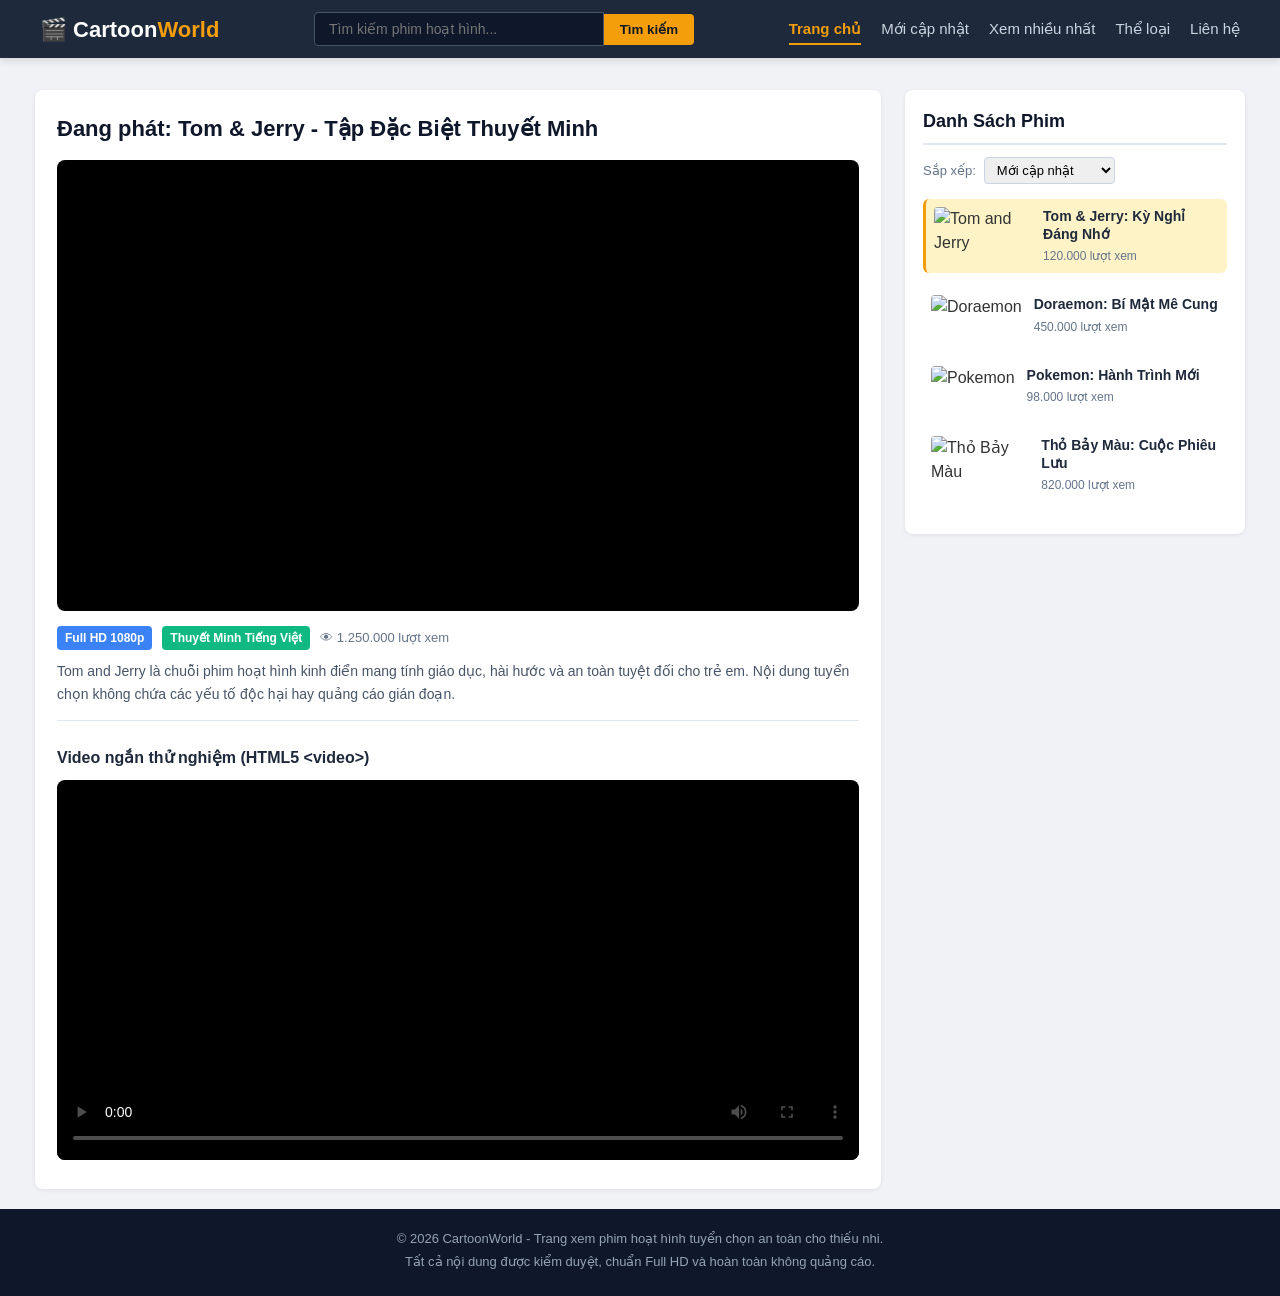
==== commit 51248584: "feat: complete online cartoon web layout with fixed header, iframe, video tag, and responsive design" ====
--- a/index.html
+++ b/index.html
@@ -3,27 +3,139 @@
 <head>
     <meta charset="UTF-8">
     <meta name="viewport" content="width=device-width, initial-scale=1.0">
-    <title>Trang web với màu nền và ảnh nền</title>
-    <!-- Liên kết file CSS bên ngoài -->
+    <title>Web Hoạt Hình Trực Tuyến - Cartoon World</title>
     <link rel="stylesheet" href="style.css">
 </head>
 <body>
 
-    <div class="main-container">
-        <!-- 1. Tiêu đề h1 theo đúng yêu cầu đề bài -->
-        <h1>Chào mừng đến với trang web của tôi</h1>
+    <!-- 1. HEADER CỐ ĐỊNH (FIXED HEADER) -->
+    <header class="header">
+        <div class="header-container">
+            <div class="logo">
+                <a href="#">🎬 Cartoon<span>World</span></a>
+            </div>
+            
+            <div class="search-bar">
+                <input type="text" placeholder="Tìm kiếm phim hoạt hình...">
+                <button type="button">Tìm kiếm</button>
+            </div>
 
-        <!-- 2. Đoạn văn p mô tả trang web -->
-        <p class="description">
-            Trang web này được xây dựng để thực hành kỹ năng thiết kế giao diện bằng CSS, kết hợp hài hòa giữa màu nền và ảnh nền nhằm tạo nên không gian trải nghiệm trực quan, sinh động.
-        </p>
+            <!-- Head-link: Menu liên kết trang -->
+            <nav class="head-link">
+                <ul>
+                    <li><a href="#" class="active">Trang chủ</a></li>
+                    <li><a href="#">Mới cập nhật</a></li>
+                    <li><a href="#">Xem nhiều nhất</a></li>
+                    <li><a href="#">Thể loại</a></li>
+                    <li><a href="#">Liên hệ</a></li>
+                </ul>
+            </nav>
+        </div>
+    </header>
 
-        <!-- 3. Khối div chứa nội dung quan trọng có ảnh nền -->
-        <div class="featured-box">
-            <h2>Nội dung quan trọng</h2>
-            <p>Khám phá lộ trình phát triển và hoàn thiện các kỹ năng lập trình web hiện đại.</p>
+    <!-- 2. PHẦN CONTENT CHÍNH -->
+    <div class="content-wrapper">
+        <div class="main-layout">
+            
+            <!-- RIGHT CONTENT: KHU VỰC PHÁT VIDEO CHÍNH (Đưa lên trước hoặc song song để tối ưu trải nghiệm) -->
+            <section class="right-content">
+                <div class="player-container">
+                    <h2 class="current-title">Đang phát: Tom & Jerry - Tập Đặc Biệt Thuyết Minh</h2>
+                    
+                    <!-- Nhúng video bằng thẻ <iframe> YouTube chuẩn HD không quảng cáo -->
+                    <div class="video-responsive">
+                        <iframe 
+                            src="https://www.youtube.com/embed/tgbNymZ7vqY" 
+                            title="Hoạt hình YouTube Video Player" 
+                            allow="accelerometer; autoplay; clipboard-write; encrypted-media; gyroscope; picture-in-picture" 
+                            allowfullscreen>
+                        </iframe>
+                    </div>
+
+                    <div class="video-details">
+                        <div class="video-meta">
+                            <span class="badge">Full HD 1080p</span>
+                            <span class="badge badge-sub">Thuyết Minh Tiếng Việt</span>
+                            <span class="views">👁 1.250.000 lượt xem</span>
+                        </div>
+                        <p class="description">
+                            Tom and Jerry là chuỗi phim hoạt hình kinh điển mang tính giáo dục, hài hước và an toàn tuyệt đối cho trẻ em. Nội dung tuyển chọn không chứa các yếu tố độc hại hay quảng cáo gián đoạn.
+                        </p>
+                    </div>
+
+                    <!-- Sử dụng thêm thẻ <video> HTML5 với video mẫu chuẩn theo yêu cầu đề bài -->
+                    <div class="local-player-section">
+                        <h3>Video ngắn thử nghiệm (HTML5 &lt;video&gt;)</h3>
+                        <video controls poster="https://images.unsplash.com/photo-1534447677768-be436bb09401?w=800&auto=format&fit=crop&q=80">
+                            <source src="https://www.w3schools.com/html/mov_bbb.mp4" type="video/mp4">
+                            Trình duyệt của bạn không hỗ trợ thẻ video HTML5.
+                        </video>
+                    </div>
+                </div>
+            </section>
+
+            <!-- LEFT CONTENT: DANH SÁCH VIDEO TUYỂN CHỌN -->
+            <aside class="left-content">
+                <h3 class="sidebar-title">Danh Sách Phim</h3>
+                <div class="sort-options">
+                    <label for="sort-select">Sắp xếp:</label>
+                    <select id="sort-select">
+                        <option value="newest">Mới cập nhật</option>
+                        <option value="most-viewed">Xem nhiều nhất</option>
+                    </select>
+                </div>
+
+                <ul class="video-list">
+                    <li class="video-item active-item">
+                        <div class="thumb-wrapper">
+                            <img src="https://images.unsplash.com/photo-1578632767115-351597cf2477?w=160&auto=format&fit=crop&q=80" alt="Tom and Jerry">
+                        </div>
+                        <div class="info">
+                            <h4>Tom & Jerry: Kỳ Nghỉ Đáng Nhớ</h4>
+                            <p>120.000 lượt xem</p>
+                        </div>
+                    </li>
+
+                    <li class="video-item">
+                        <div class="thumb-wrapper">
+                            <img src="https://images.unsplash.com/photo-1607604276583-eef5d076aa5f?w=160&auto=format&fit=crop&q=80" alt="Doraemon">
+                        </div>
+                        <div class="info">
+                            <h4>Doraemon: Bí Mật Mê Cung</h4>
+                            <p>450.000 lượt xem</p>
+                        </div>
+                    </li>
+
+                    <li class="video-item">
+                        <div class="thumb-wrapper">
+                            <img src="https://images.unsplash.com/photo-1563089145-599997674d42?w=160&auto=format&fit=crop&q=80" alt="Pokemon">
+                        </div>
+                        <div class="info">
+                            <h4>Pokemon: Hành Trình Mới</h4>
+                            <p>98.000 lượt xem</p>
+                        </div>
+                    </li>
+
+                    <li class="video-item">
+                        <div class="thumb-wrapper">
+                            <img src="https://images.unsplash.com/photo-1618005182384-a83a8bd57fbe?w=160&auto=format&fit=crop&q=80" alt="Thỏ Bảy Màu">
+                        </div>
+                        <div class="info">
+                            <h4>Thỏ Bảy Màu: Cuộc Phiêu Lưu</h4>
+                            <p>820.000 lượt xem</p>
+                        </div>
+                    </li>
+                </ul>
+            </aside>
+
         </div>
     </div>
 
+    <!-- 3. FOOTER BẢN QUYỀN -->
+    <footer class="footer">
+        <p>&copy; 2026 CartoonWorld - Trang xem phim hoạt hình tuyển chọn an toàn cho thiếu nhi.</p>
+        <p>Tất cả nội dung được kiểm duyệt, chuẩn Full HD và hoàn toàn không quảng cáo.</p>
+    </footer>
+
 </body>
 </html>
--- a/style.css
+++ b/style.css
@@ -1,56 +1,369 @@
-/* 1. Thiết lập màu nền (background-color) cho toàn bộ trang web */
+/* ========================================================
+   1. RESET CSS VÀ THIẾT LẬP CHUNG
+   ======================================================== */
+* {
+    margin: 0;
+    padding: 0;
+    box-sizing: border-box;
+}
+
 body {
-    background-color: #e2e8f0;
     font-family: Arial, Helvetica, sans-serif;
-    margin: 0;
-    padding: 40px 20px;
-    color: #1e293b;
-}
-
-.main-container {
-    max-width: 750px;
+    background-color: #f0f2f5;
+    color: #333333;
+    line-height: 1.5;
+    padding-top: 70px; /* Bù trừ chiều cao Fixed Header */
+    min-height: 100vh;
+    display: flex;
+    flex-direction: column;
+}
+
+/* Loại bỏ gạch chân mặc định của toàn bộ liên kết */
+a {
+    text-decoration: none;
+    color: inherit;
+    transition: all 0.2s ease-in-out;
+}
+
+/* ========================================================
+   2. HEADER CỐ ĐỊNH (FIXED HEADER)
+   ======================================================== */
+.header {
+    position: fixed;
+    top: 0;
+    left: 0;
+    width: 100%;
+    background-color: #1e293b;
+    color: #ffffff;
+    z-index: 1000;
+    box-shadow: 0 2px 8px rgba(0, 0, 0, 0.15);
+}
+
+.header-container {
+    max-width: 1240px;
     margin: 0 auto;
-    text-align: center;
-}
-
-h1 {
+    padding: 12px 20px;
+    display: flex;
+    justify-content: space-between;
+    align-items: center;
+    gap: 15px;
+}
+
+.logo a {
+    font-size: 22px;
+    font-weight: bold;
+    color: #ffffff;
+    white-space: nowrap;
+}
+
+.logo a span {
+    color: #f59e0b; /* Màu cam vàng nổi bật */
+}
+
+/* Thanh tìm kiếm */
+.search-bar {
+    display: flex;
+    align-items: center;
+    flex: 1;
+    max-width: 380px;
+}
+
+.search-bar input {
+    width: 100%;
+    padding: 8px 14px;
+    border: 1px solid #475569;
+    border-radius: 4px 0 0 4px;
+    outline: none;
+    font-size: 14px;
+    background-color: #0f172a;
+    color: #ffffff;
+}
+
+.search-bar button {
+    padding: 8px 16px;
+    background-color: #f59e0b;
+    border: none;
+    border-radius: 0 4px 4px 0;
+    color: #111827;
+    font-weight: bold;
+    cursor: pointer;
+    transition: background-color 0.2s;
+    white-space: nowrap;
+}
+
+.search-bar button:hover {
+    background-color: #d97706;
+}
+
+/* Head-link Navigation */
+.head-link ul {
+    list-style: none;
+    display: flex;
+    gap: 20px;
+}
+
+.head-link ul li a {
+    color: #cbd5e1;
+    font-size: 15px;
+    padding: 6px 0;
+}
+
+/* Yêu cầu mức trung bình: Rê chuột bôi đậm và đổi màu chữ */
+.head-link ul li a:hover {
+    font-weight: bold;
+    color: #f59e0b;
+}
+
+.head-link ul li a.active {
+    color: #f59e0b;
+    font-weight: bold;
+    border-bottom: 2px solid #f59e0b;
+}
+
+/* ========================================================
+   3. BỐ CỤC CHÍNH (CONTENT LAYOUT)
+   ======================================================== */
+.content-wrapper {
+    flex: 1;
+    max-width: 1240px;
+    width: 100%;
+    margin: 20px auto;
+    padding: 0 15px;
+}
+
+.main-layout {
+    display: flex;
+    gap: 24px;
+    align-items: flex-start;
+}
+
+/* 4. LEFT CONTENT (SIDEBAR DANH SÁCH VIDEO) */
+.left-content {
+    width: 340px;
+    background-color: #ffffff;
+    border-radius: 8px;
+    padding: 18px;
+    box-shadow: 0 1px 4px rgba(0, 0, 0, 0.08);
+    flex-shrink: 0;
+}
+
+.sidebar-title {
+    font-size: 18px;
     color: #0f172a;
     margin-bottom: 12px;
+    border-bottom: 2px solid #e2e8f0;
+    padding-bottom: 8px;
+}
+
+.sort-options {
+    margin-bottom: 15px;
+    font-size: 13px;
+    color: #64748b;
+    display: flex;
+    align-items: center;
+    gap: 8px;
+}
+
+.sort-options select {
+    padding: 4px 8px;
+    border: 1px solid #cbd5e1;
+    border-radius: 4px;
+    font-size: 13px;
+    outline: none;
+}
+
+.video-list {
+    list-style: none;
+}
+
+.video-item {
+    display: flex;
+    gap: 12px;
+    margin-bottom: 14px;
+    padding: 8px;
+    border-radius: 6px;
+    cursor: pointer;
+    transition: background-color 0.2s;
+}
+
+.video-item:hover {
+    background-color: #f8fafc;
+}
+
+.video-item.active-item {
+    background-color: #fef3c7;
+    border-left: 3px solid #f59e0b;
+}
+
+.video-item img {
+    width: 100px;
+    height: 60px;
+    object-fit: cover;
+    border-radius: 4px;
+}
+
+.video-item .info h4 {
+    font-size: 14px;
+    color: #1e293b;
+    line-height: 1.3;
+    margin-bottom: 4px;
+}
+
+.video-item .info p {
+    font-size: 12px;
+    color: #64748b;
+}
+
+/* 5. RIGHT CONTENT (KHU VỰC PHÁT VIDEO) */
+.right-content {
+    flex-grow: 1;
+    background-color: #ffffff;
+    border-radius: 8px;
+    padding: 22px;
+    box-shadow: 0 1px 4px rgba(0, 0, 0, 0.08);
+}
+
+.current-title {
+    font-size: 22px;
+    color: #0f172a;
+    margin-bottom: 15px;
+}
+
+/* Nhúng iframe theo tỉ lệ 16:9 chuẩn YouTube */
+.video-responsive {
+    position: relative;
+    padding-bottom: 56.25%; /* 16:9 */
+    height: 0;
+    overflow: hidden;
+    border-radius: 8px;
+    background-color: #000000;
+}
+
+.video-responsive iframe {
+    position: absolute;
+    top: 0;
+    left: 0;
+    width: 100%;
+    height: 100%;
+    border: 0;
+}
+
+.video-details {
+    margin-top: 15px;
+    padding-bottom: 15px;
+    border-bottom: 1px solid #e2e8f0;
+}
+
+.video-meta {
+    display: flex;
+    align-items: center;
+    gap: 10px;
+    margin-bottom: 10px;
+}
+
+.badge {
+    background-color: #3b82f6;
+    color: #ffffff;
+    padding: 3px 8px;
+    border-radius: 4px;
+    font-size: 12px;
+    font-weight: bold;
+}
+
+.badge-sub {
+    background-color: #10b981;
+}
+
+.views {
+    font-size: 13px;
+    color: #64748b;
 }
 
 .description {
+    font-size: 14px;
+    color: #475569;
+    line-height: 1.6;
+}
+
+/* Local Video Player HTML5 */
+.local-player-section {
+    margin-top: 25px;
+}
+
+.local-player-section h3 {
     font-size: 16px;
-    line-height: 1.6;
-    color: #475569;
-    margin-bottom: 30px;
-}
-
-/* 2. Thiết lập ảnh nền (background-image) và căn giữa nội dung cho khối div */
-.featured-box {
-    /* Sử dụng linear-gradient overlay kết hợp với ảnh nền chất lượng cao từ Unsplash */
-    background-image: linear-gradient(rgba(15, 23, 42, 0.7), rgba(15, 23, 42, 0.7)),
-                      url('https://images.unsplash.com/photo-1519389950473-47ba0277781c?w=1000&auto=format&fit=crop&q=80');
-    background-size: cover;
-    background-position: center;
-    background-repeat: no-repeat;
-    
-    /* Thuộc tính căn giữa nội dung và kích thước hộp */
+    margin-bottom: 10px;
+    color: #1e293b;
+}
+
+.local-player-section video {
+    width: 100%;
+    max-height: 380px;
+    border-radius: 8px;
+    background-color: #000000;
+}
+
+/* ========================================================
+   6. FOOTER BẢN QUYỀN
+   ======================================================== */
+.footer {
+    background-color: #0f172a;
+    color: #94a3b8;
     text-align: center;
-    padding: 60px 30px;
-    border-radius: 12px;
-    color: #ffffff;
-    box-shadow: 0 8px 20px rgba(0, 0, 0, 0.15);
-}
-
-.featured-box h2 {
-    font-size: 26px;
-    margin-top: 0;
-    margin-bottom: 10px;
-    color: #38bdf8;
-}
-
-.featured-box p {
-    font-size: 16px;
-    margin: 0;
-    color: #f1f5f9;
+    padding: 20px 15px;
+    margin-top: auto;
+    font-size: 13px;
+}
+
+.footer p {
+    margin-bottom: 4px;
+}
+
+/* ========================================================
+   7. RESPONSIVE DESIGN (PC, TABLET, MOBILE)
+   ======================================================== */
+
+/* Máy tính bảng (Tablet: dưới 992px) */
+@media (max-width: 992px) {
+    .main-layout {
+        flex-direction: column;
+    }
+
+    .left-content {
+        width: 100%;
+    }
+
+    .video-item {
+        align-items: center;
+    }
+}
+
+/* Điện thoại di động (Mobile: dưới 680px) */
+@media (max-width: 680px) {
+    body {
+        padding-top: 140px; /* Tăng padding do header xuống dòng */
+    }
+
+    .header-container {
+        flex-direction: column;
+        align-items: stretch;
+        gap: 10px;
+    }
+
+    .search-bar {
+        max-width: 100%;
+    }
+
+    .head-link ul {
+        justify-content: space-around;
+        gap: 10px;
+    }
+
+    .head-link ul li a {
+        font-size: 13px;
+    }
+
+    .current-title {
+        font-size: 18px;
+    }
 }
